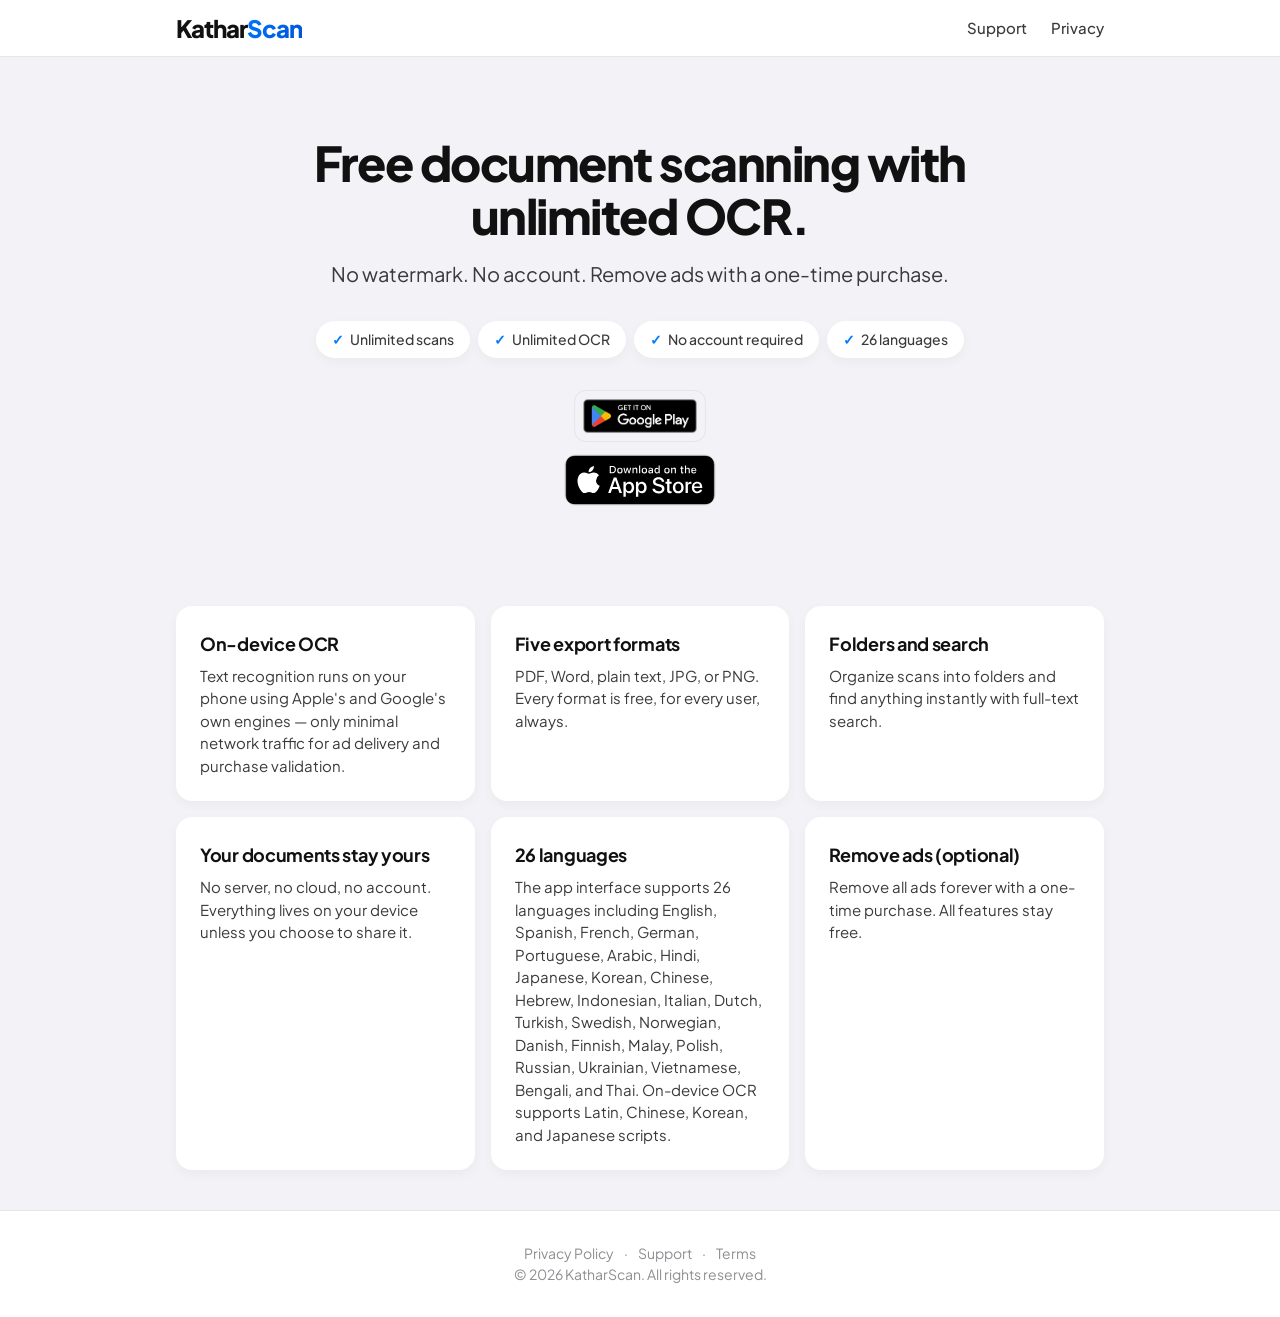
==== website/index.html @ 19c99476 "chore(pre-submission): apply 11 Tier 1 store-readiness fixes - ATT: add appTrackingTransparency perm" ====
<!DOCTYPE html>
<html lang="en">
<head>
    <meta charset="UTF-8" />
    <meta name="viewport" content="width=device-width, initial-scale=1.0" />
    <title>KatharScan — Free Document Scanner with Unlimited OCR</title>
    <meta name="description" content="Free document scanning with unlimited OCR in 26 languages. No watermark. No account. Remove ads one-time." />
    <link rel="stylesheet" href="style.css" />
</head>
<body>
    <header class="site-header">
        <nav class="nav">
            <a class="nav-logo" href="index.html">Kathar<span class="logo-accent">Scan</span></a>
            <ul class="nav-links">
                <li><a href="support.html">Support</a></li>
                <li><a href="privacy.html">Privacy</a></li>
            </ul>
        </nav>
    </header>

    <main>
        <section class="hero">
            <h1>Free document scanning with unlimited OCR.</h1>
            <p class="lede">No watermark. No account. Remove ads with a one-time purchase.</p>
            <div class="hero-badges">
                <span class="badge">Unlimited scans</span>
                <span class="badge">Unlimited OCR</span>
                <span class="badge">No account required</span>
                <span class="badge">26 languages</span>
            </div>
            <div class="button-row">
                <a class="store-badge" href="https://play.google.com/store/apps/details?id=com.zdmgold.katharscan"><img src="assets/google-play-badge.png" alt="Get it on Google Play" /></a>
                <a class="store-badge" href="https://apps.apple.com/app/katharscan/id000000000"><img src="assets/app-store-badge.svg" alt="Download on the App Store" /></a>
            </div>
        </section>

        <section class="features">
            <div class="feature-grid">
                <div class="feature-card">
                    <h3>On-device OCR</h3>
                    <p>Text recognition runs on your phone using Apple's and Google's own engines — only minimal network traffic for ad delivery and purchase validation.</p>
                </div>
                <div class="feature-card">
                    <h3>Five export formats</h3>
                    <p>PDF, Word, plain text, JPG, or PNG. Every format is free, for every user, always.</p>
                </div>
                <div class="feature-card">
                    <h3>Folders and search</h3>
                    <p>Organize scans into folders and find anything instantly with full-text search.</p>
                </div>
                <div class="feature-card">
                    <h3>Your documents stay yours</h3>
                    <p>No server, no cloud, no account. Everything lives on your device unless you choose to share it.</p>
                </div>
                <div class="feature-card">
                    <h3>26 languages</h3>
                    <p>The app interface supports 26 languages including English, Spanish, French, German, Portuguese, Arabic, Hindi, Japanese, Korean, Chinese, Hebrew, Indonesian, Italian, Dutch, Turkish, Swedish, Norwegian, Danish, Finnish, Malay, Polish, Russian, Ukrainian, Vietnamese, Bengali, and Thai. On-device OCR supports Latin, Chinese, Korean, and Japanese scripts.</p>
                </div>
                <div class="feature-card">
                    <h3>Remove ads (optional)</h3>
                    <p>Remove all ads forever with a one-time purchase. All features stay free.</p>
                </div>
            </div>
        </section>
    </main>

    <footer class="site-footer">
        <p>
            <a href="privacy.html">Privacy Policy</a> ·
            <a href="support.html">Support</a> ·
            <a href="terms.html">Terms</a>
        </p>
        <p>&copy; 2026 KatharScan. All rights reserved.</p>
    </footer>
</body>
</html>
---- website/style.css ----
@font-face {
  font-family: 'PlusJakartaSans';
  src: url('fonts/PlusJakartaSans.ttf') format('truetype');
  font-weight: 200 900;
  font-display: swap;
}

/* KatharScan Website — iOS-grade design tokens matching app constants.dart */

:root {
  /* Light mode — from AppColors */
  --bg-primary: #F2F2F7;
  --bg-secondary: #FFFFFF;
  --bg-tertiary: #E8E8ED;
  --accent: #007AFF;
  --accent-dim: #0051D5;
  --text-primary: #111111;
  --text-secondary: #3A3A3C;
  --text-tertiary: #8E8E93;
  --border-subtle: #E5E5EA;
  --shadow: 0 4px 12px rgba(0, 0, 0, 0.04);
  
  /* Spacing — from AppSpacing */
  --space-xs: 4px;
  --space-sm: 8px;
  --space-md: 16px;
  --space-lg: 24px;
  --space-xl: 32px;
  --space-2xl: 48px;
  --space-3xl: 64px;
  
  /* Shape — from AppShape */
  --radius-card: 16px;
  --radius-button: 14px;
  
  --max-width: 960px;
}

@media (prefers-color-scheme: dark) {
  :root {
    --bg-primary: #000000;
    --bg-secondary: #1C1C1E;
    --bg-tertiary: #2C2C2E;
    --accent: #0A84FF;
    --accent-dim: #0A84FF;
    --text-primary: #FFFFFF;
    --text-secondary: #EBEBF5;
    --text-tertiary: #8E8E93;
    --border-subtle: #38383A;
    --shadow: 0 4px 12px rgba(0, 0, 0, 0.3);
  }
}

* {
  box-sizing: border-box;
  margin: 0;
  padding: 0;
}

html {
  -webkit-text-size-adjust: 100%;
}

body {
  background: var(--bg-primary);
  color: var(--text-primary);
  font-family: 'PlusJakartaSans', -apple-system, BlinkMacSystemFont, "Segoe UI", Roboto, sans-serif;
  line-height: 1.5;
  -webkit-font-smoothing: antialiased;
}

a {
  color: var(--accent);
  text-decoration: none;
}

a:hover {
  text-decoration: underline;
}

/* Header */
.site-header {
  background: var(--bg-secondary);
  border-bottom: 1px solid var(--border-subtle);
  position: sticky;
  top: 0;
  z-index: 100;
}

.nav {
  max-width: var(--max-width);
  margin: 0 auto;
  padding: var(--space-md) var(--space-md);
  display: flex;
  align-items: center;
  justify-content: space-between;
}

.nav-logo {
  font-size: 24px;
  font-weight: 900;
  letter-spacing: -1px;
  line-height: 1;
  color: var(--text-primary);
  text-decoration: none;
}

.nav-logo .logo-accent {
  background: linear-gradient(135deg, var(--accent), var(--accent-dim));
  -webkit-background-clip: text;
  background-clip: text;
  color: transparent;
}

.store-badge { display: inline-flex; }
.store-badge img { height: 52px; width: auto; display: block; border-radius: 12px; border: 1px solid var(--border-subtle); }

.nav-links {
  display: flex;
  gap: var(--space-lg);
  list-style: none;
}

.nav-links a {
  color: var(--text-secondary);
  font-size: 15px;
  font-weight: 500;
}

.nav-links a:hover {
  color: var(--accent);
}

/* Hero */
.hero {
  text-align: center;
  padding: 80px var(--space-md) 60px;
  max-width: 720px;
  margin: 0 auto;
}

.hero h1 {
  font-size: clamp(32px, 6vw, 48px);
  font-weight: 800;
  letter-spacing: -1.5px;
  line-height: 1.1;
  margin-bottom: var(--space-md);
}

.hero p.lede {
  font-size: clamp(17px, 2.5vw, 20px);
  color: var(--text-secondary);
  margin-bottom: var(--space-xl);
  line-height: 1.5;
}

.hero-badges {
  display: flex;
  flex-wrap: wrap;
  justify-content: center;
  gap: var(--space-sm);
  margin-bottom: var(--space-xl);
}

.badge {
  display: inline-flex;
  align-items: center;
  gap: 6px;
  background: var(--bg-secondary);
  padding: var(--space-sm) var(--space-md);
  border-radius: 999px;
  font-size: 14px;
  font-weight: 500;
  color: var(--text-secondary);
  box-shadow: var(--shadow);
}

.badge::before {
  content: "✓";
  color: var(--accent);
  font-weight: 700;
}

/* Buttons */
.button-row {
  display: flex;
  flex-direction: column;
  gap: 12px;
  align-items: center;
}

.btn {
  display: inline-flex;
  align-items: center;
  justify-content: center;
  min-height: 52px;
  padding: 0 var(--space-xl);
  border-radius: var(--radius-button);
  font-size: 17px;
  font-weight: 600;
  text-decoration: none;
  transition: all 0.2s;
  width: 100%;
  max-width: 360px;
}

.btn-primary {
  background: var(--accent);
  color: #FFFFFF;
  box-shadow: 0 4px 12px rgba(0, 122, 255, 0.3);
}

.btn-primary:hover {
  background: var(--accent-dim);
  transform: translateY(-2px);
  text-decoration: none;
}

.btn-secondary {
  background: var(--bg-secondary);
  color: var(--text-primary);
  border: 1px solid var(--border-subtle);
}

.btn-secondary:hover {
  border-color: var(--accent);
  text-decoration: none;
}

/* Features */
.features {
  max-width: var(--max-width);
  margin: 0 auto;
  padding: 40px var(--space-md);
}

.feature-grid {
  display: grid;
  grid-template-columns: repeat(auto-fit, minmax(280px, 1fr));
  gap: var(--space-md);
}

.feature-card {
  background: var(--bg-secondary);
  border-radius: var(--radius-card);
  padding: var(--space-lg);
  box-shadow: var(--shadow);
  transition: transform 0.2s;
}

.feature-card:hover {
  transform: translateY(-4px);
}

.feature-card h3 {
  font-size: 18px;
  font-weight: 700;
  margin-bottom: var(--space-sm);
  letter-spacing: -0.3px;
}

.feature-card p {
  font-size: 15px;
  color: var(--text-secondary);
  line-height: 1.5;
}

/* Content pages */
.page-content {
  max-width: 720px;
  margin: 40px auto;
  padding: 0 var(--space-md);
  background: var(--bg-secondary);
  border-radius: var(--radius-card);
  padding: 40px;
  box-shadow: var(--shadow);
}

.page-content h1 {
  font-size: 32px;
  font-weight: 800;
  letter-spacing: -0.6px;
  margin-bottom: var(--space-sm);
}

.page-content .updated {
  color: var(--text-tertiary);
  font-size: 14px;
  margin-bottom: var(--space-xl);
}

.page-content h2 {
  font-size: 20px;
  font-weight: 700;
  margin-top: var(--space-xl);
  margin-bottom: 12px;
}

.page-content p,
.page-content li {
  color: var(--text-secondary);
  font-size: 16px;
  line-height: 1.6;
  margin-bottom: 12px;
}

.page-content a {
  color: var(--accent);
}

details {
  border-bottom: 1px solid var(--border-subtle);
  padding: var(--space-md) 0;
}

details summary {
  cursor: pointer;
  font-weight: 600;
  font-size: 17px;
  color: var(--text-primary);
  list-style: none;
  display: flex;
  align-items: center;
  justify-content: space-between;
}

details summary::after {
  content: "+";
  font-size: 20px;
  color: var(--accent);
  transition: transform 0.2s;
}

details[open] summary::after {
  transform: rotate(45deg);
}

details p {
  margin-top: 12px;
  color: var(--text-secondary);
  font-size: 15px;
  line-height: 1.6;
}

/* Footer */
.site-footer {
  background: var(--bg-secondary);
  border-top: 1px solid var(--border-subtle);
  padding: var(--space-xl) var(--space-md);
  text-align: center;
  color: var(--text-tertiary);
  font-size: 14px;
}

.site-footer a {
  color: var(--text-tertiary);
  text-decoration: none;
  margin: 0 8px;
}

.site-footer a:hover {
  color: var(--accent);
}

/* Responsive */
@media (max-width: 600px) {
  .hero h1 {
    font-size: 32px;
  }
  .nav-links {
    gap: 12px;
  }
  .nav {
    padding: 12px var(--space-md);
  }
}
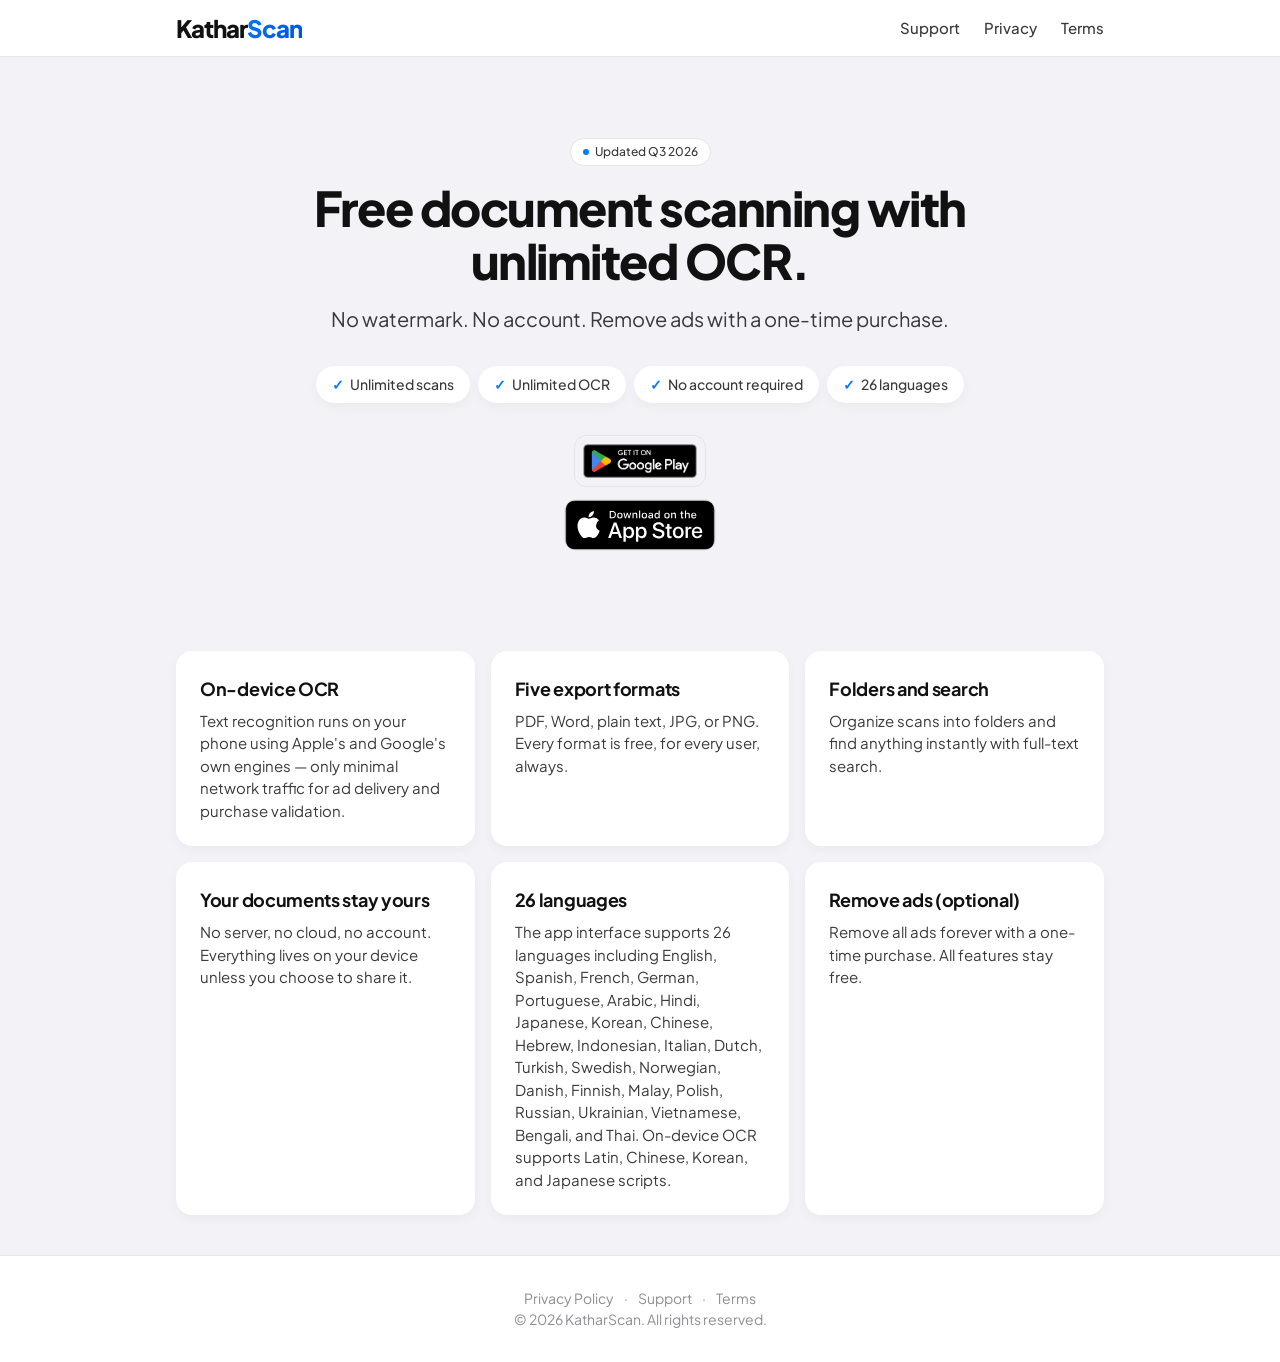
==== commit a909fedd: "website: nav Terms consistency, auto-updating year, quarterly freshness badge - W1: Terms link added" ====
--- a/website/index.html
+++ b/website/index.html
@@ -14,12 +14,14 @@
             <ul class="nav-links">
                 <li><a href="support.html">Support</a></li>
                 <li><a href="privacy.html">Privacy</a></li>
+                <li><a href="terms.html">Terms</a></li>
             </ul>
         </nav>
     </header>
 
     <main>
         <section class="hero">
+            <span class="freshness-badge" data-freshness hidden></span>
             <h1>Free document scanning with unlimited OCR.</h1>
             <p class="lede">No watermark. No account. Remove ads with a one-time purchase.</p>
             <div class="hero-badges">
@@ -70,7 +72,9 @@
             <a href="support.html">Support</a> ·
             <a href="terms.html">Terms</a>
         </p>
-        <p>&copy; 2026 KatharScan. All rights reserved.</p>
+        <p>&copy; <span id="copyright-year">2026</span> KatharScan. All rights reserved.</p>
+        <script>document.getElementById('copyright-year').textContent = new Date().getFullYear();</script>
     </footer>
+    <script src="site.js" defer></script>
 </body>
 </html>
--- a/website/style.css
+++ b/website/style.css
@@ -374,3 +374,26 @@
     padding: 12px var(--space-md);
   }
 }
+
+/* Freshness badge — pill with accent dot, quarter label injected by site.js */
+.freshness-badge {
+  display: inline-flex;
+  align-items: center;
+  gap: 6px;
+  padding: 4px 12px;
+  background: var(--bg-secondary);
+  border: 1px solid var(--border-subtle);
+  border-radius: 999px;
+  font-size: 12px;
+  font-weight: 500;
+  color: var(--text-secondary);
+}
+.freshness-badge::before {
+  content: "";
+  width: 6px;
+  height: 6px;
+  border-radius: 50%;
+  background: var(--accent);
+}
+.hero .freshness-badge { margin-bottom: 16px; }
+.page-content .freshness-badge { margin-bottom: 12px; }
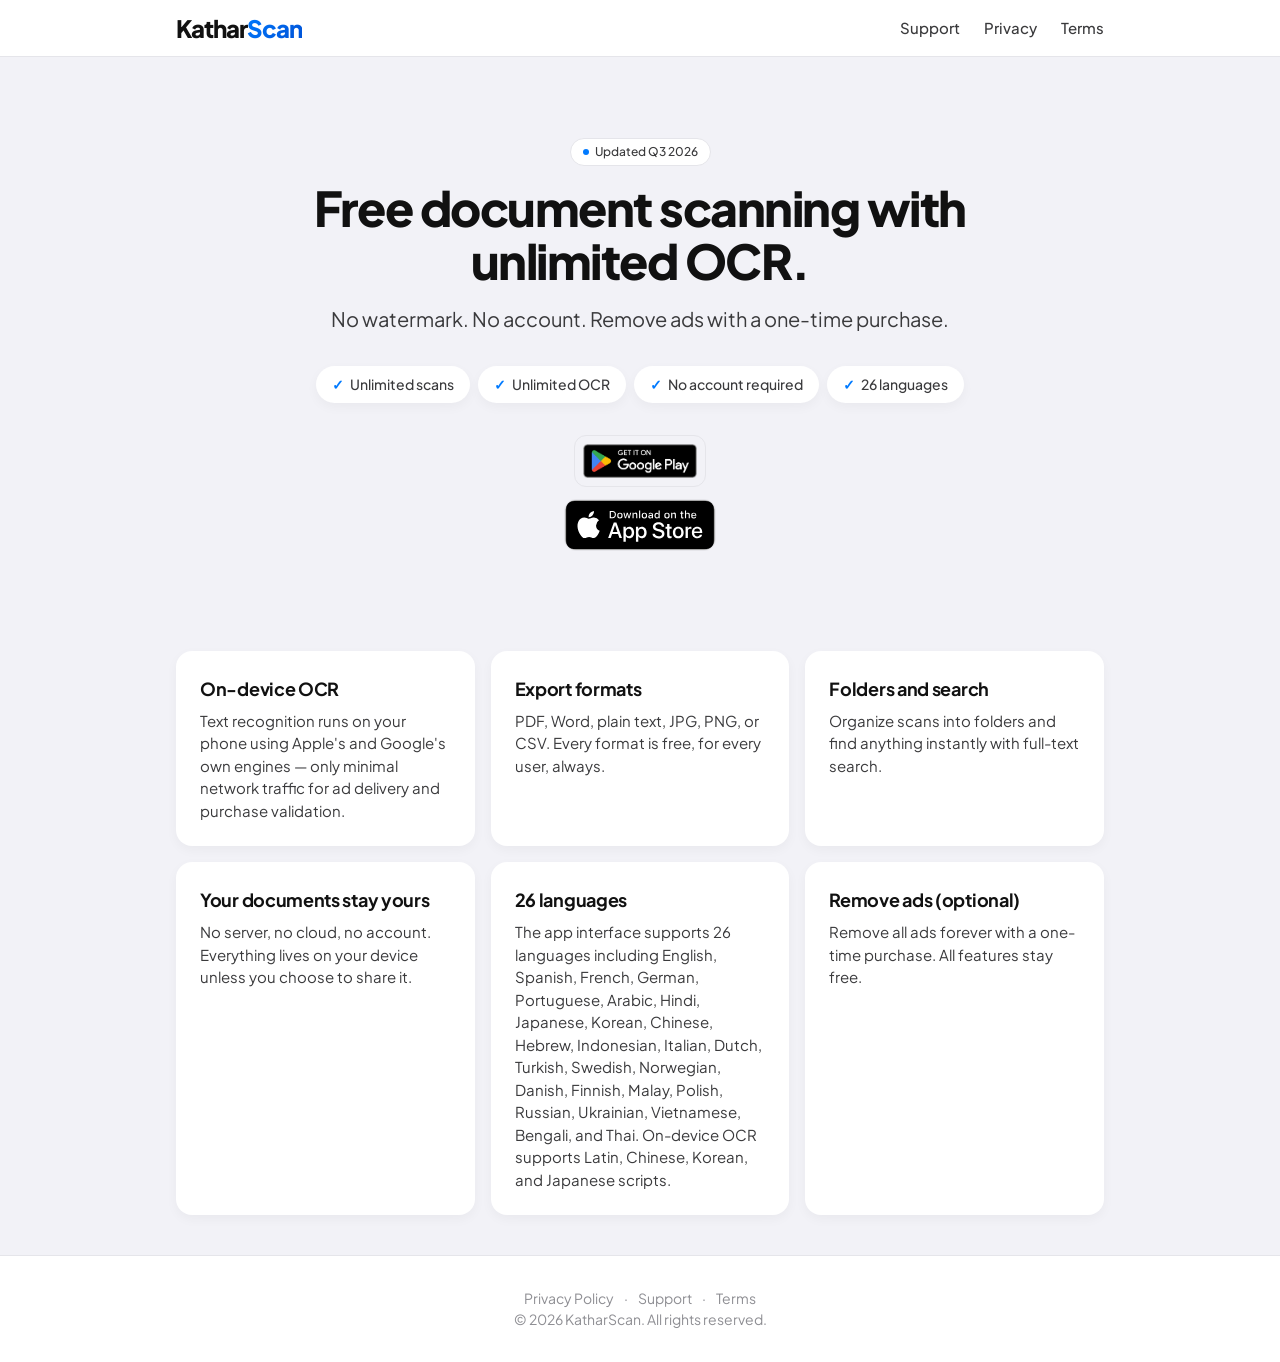
==== commit 21e791f5: "fix(copy): export-format accuracy — no hardcoded counts, complete format lists Website: - index.html" ====
--- a/website/index.html
+++ b/website/index.html
@@ -43,8 +43,8 @@
                     <p>Text recognition runs on your phone using Apple's and Google's own engines — only minimal network traffic for ad delivery and purchase validation.</p>
                 </div>
                 <div class="feature-card">
-                    <h3>Five export formats</h3>
-                    <p>PDF, Word, plain text, JPG, or PNG. Every format is free, for every user, always.</p>
+                    <h3>Export formats</h3>
+                    <p>PDF, Word, plain text, JPG, PNG, or CSV. Every format is free, for every user, always.</p>
                 </div>
                 <div class="feature-card">
                     <h3>Folders and search</h3>
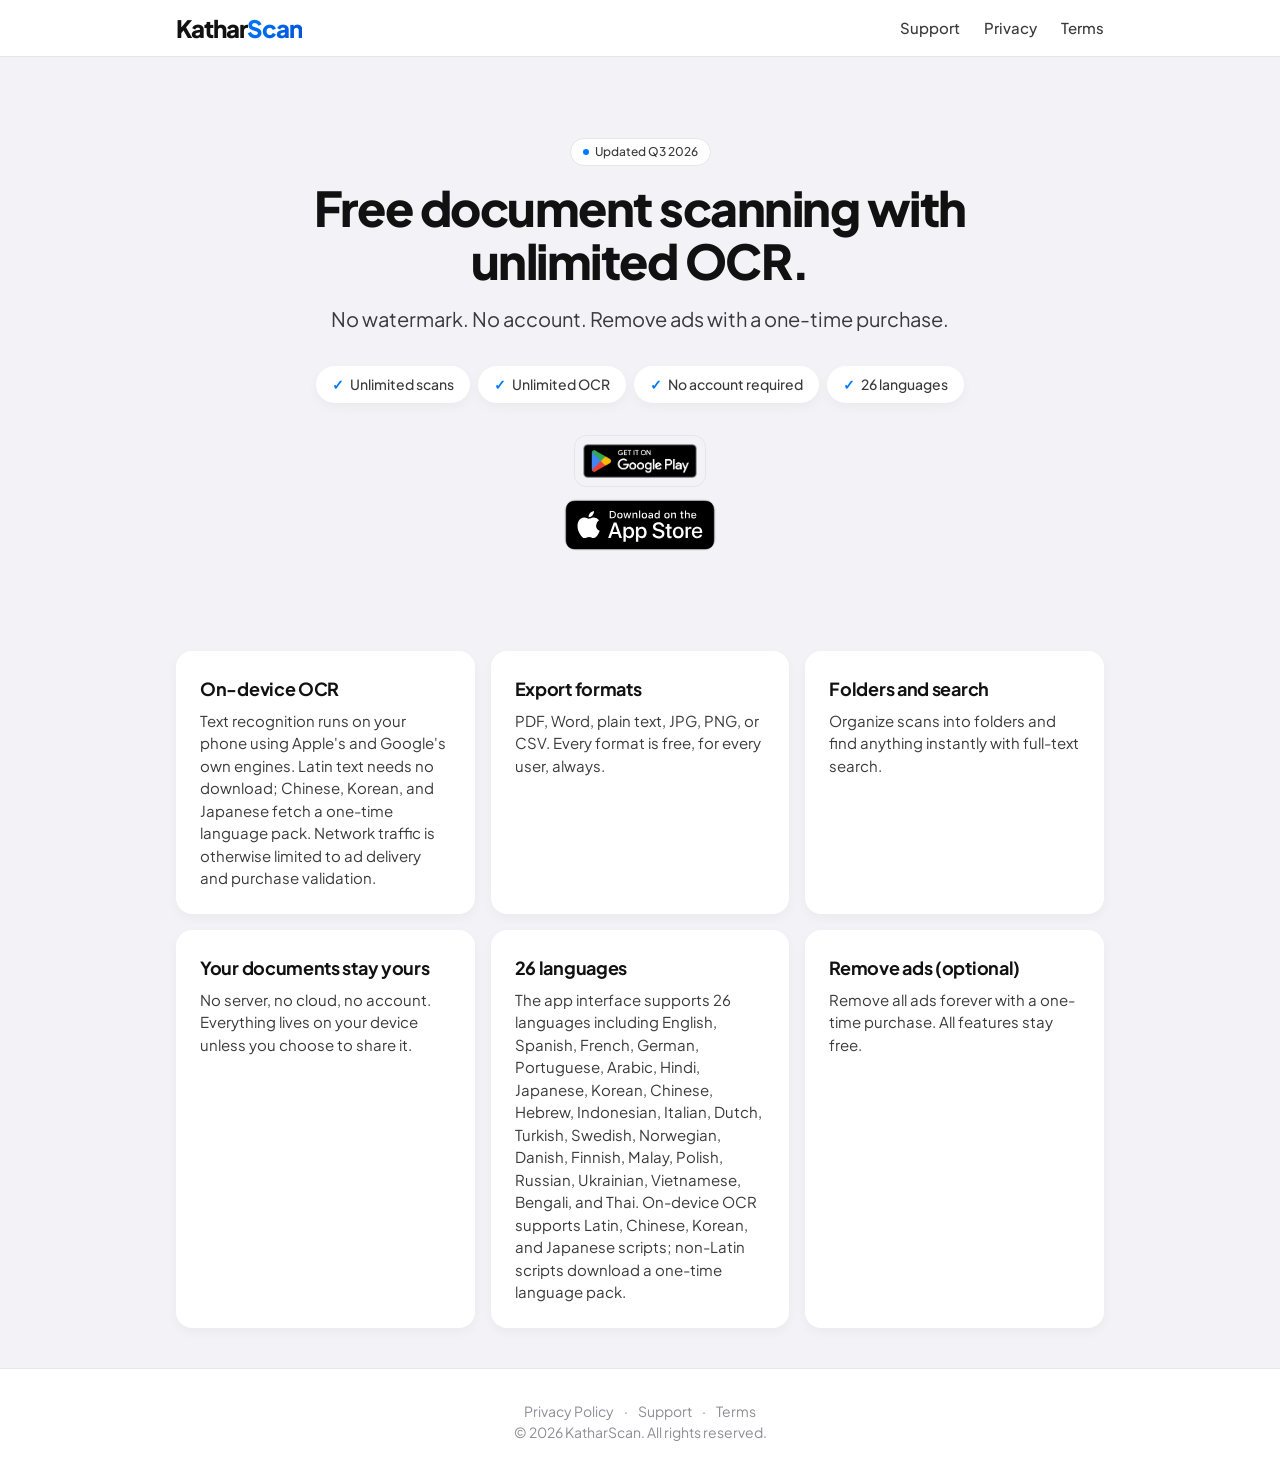
==== commit 9fe16cbb: "fix(pre-submission): ATT after onboarding, COPPA deletion commitment, de-overstate offline/OCR claim" ====
--- a/website/index.html
+++ b/website/index.html
@@ -40,7 +40,7 @@
             <div class="feature-grid">
                 <div class="feature-card">
                     <h3>On-device OCR</h3>
-                    <p>Text recognition runs on your phone using Apple's and Google's own engines — only minimal network traffic for ad delivery and purchase validation.</p>
+                    <p>Text recognition runs on your phone using Apple's and Google's own engines. Latin text needs no download; Chinese, Korean, and Japanese fetch a one-time language pack. Network traffic is otherwise limited to ad delivery and purchase validation.</p>
                 </div>
                 <div class="feature-card">
                     <h3>Export formats</h3>
@@ -56,7 +56,7 @@
                 </div>
                 <div class="feature-card">
                     <h3>26 languages</h3>
-                    <p>The app interface supports 26 languages including English, Spanish, French, German, Portuguese, Arabic, Hindi, Japanese, Korean, Chinese, Hebrew, Indonesian, Italian, Dutch, Turkish, Swedish, Norwegian, Danish, Finnish, Malay, Polish, Russian, Ukrainian, Vietnamese, Bengali, and Thai. On-device OCR supports Latin, Chinese, Korean, and Japanese scripts.</p>
+                    <p>The app interface supports 26 languages including English, Spanish, French, German, Portuguese, Arabic, Hindi, Japanese, Korean, Chinese, Hebrew, Indonesian, Italian, Dutch, Turkish, Swedish, Norwegian, Danish, Finnish, Malay, Polish, Russian, Ukrainian, Vietnamese, Bengali, and Thai. On-device OCR supports Latin, Chinese, Korean, and Japanese scripts; non-Latin scripts download a one-time language pack.</p>
                 </div>
                 <div class="feature-card">
                     <h3>Remove ads (optional)</h3>
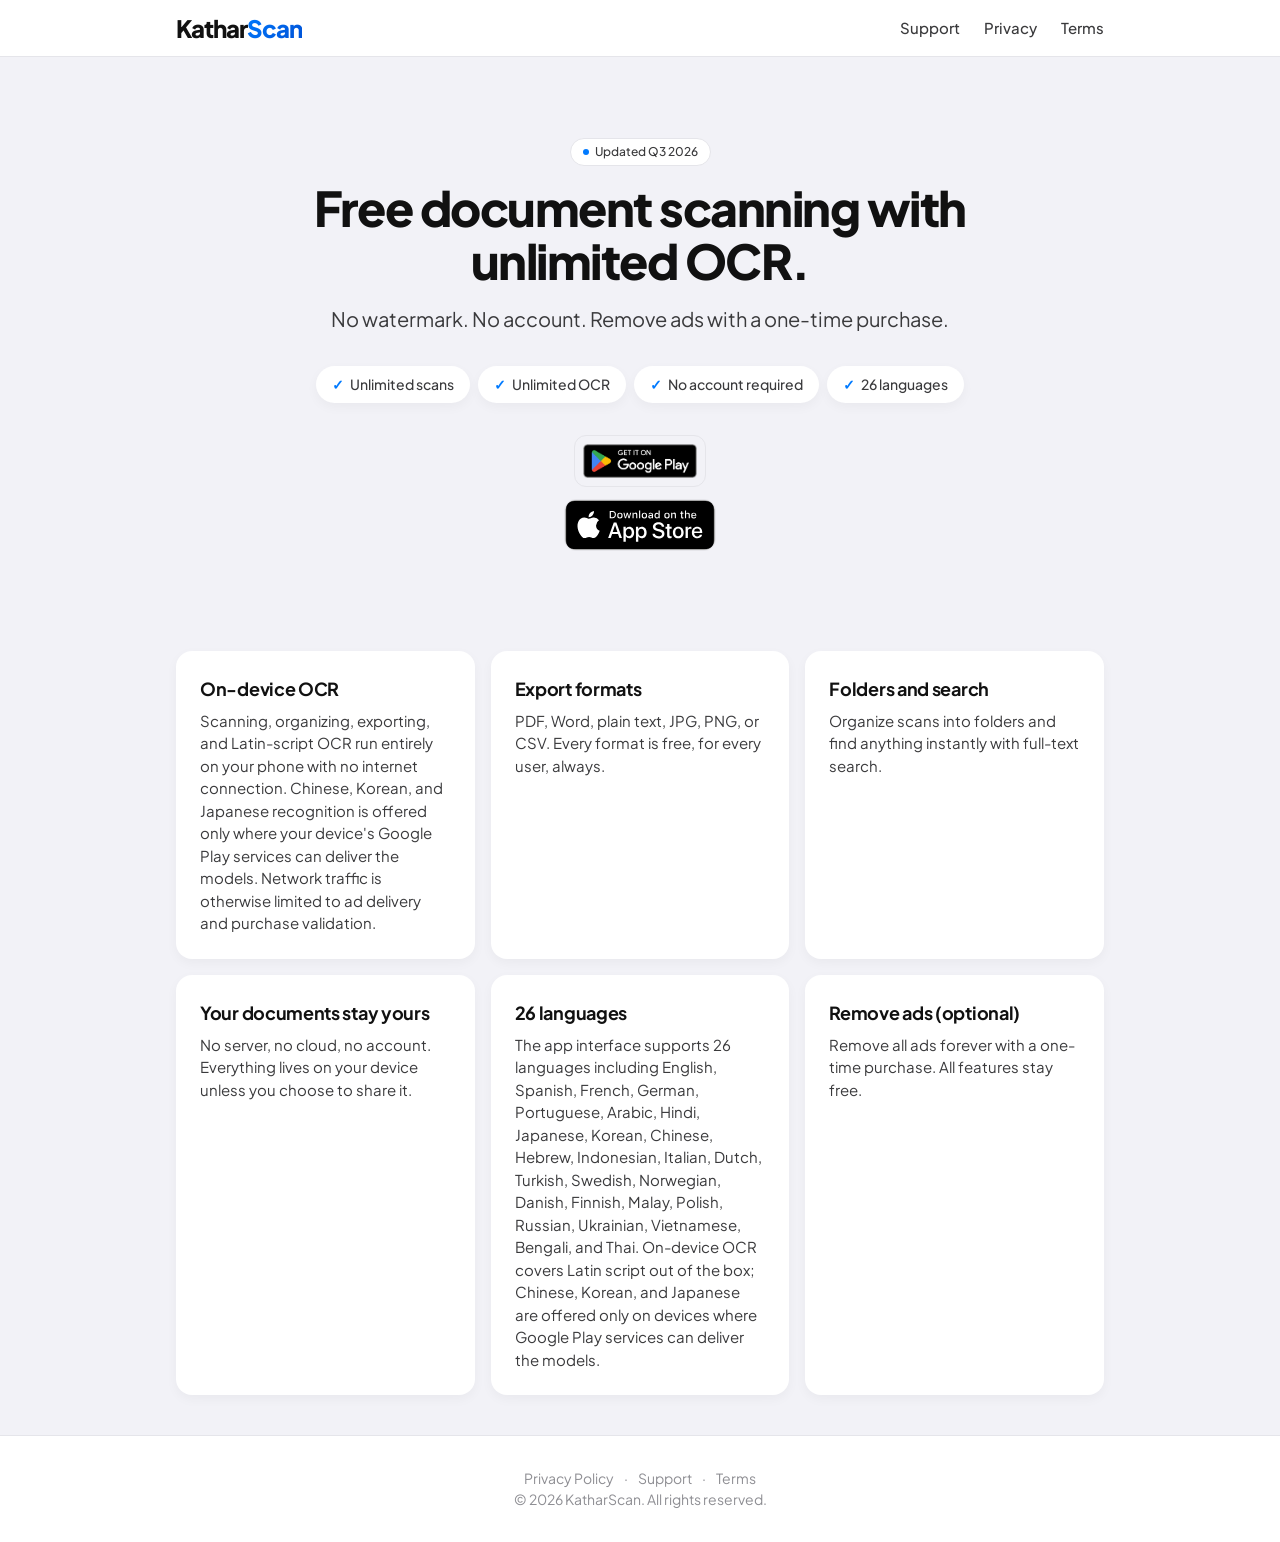
==== commit e4ad8a47: "fix: ATT timing, COPPA copy, honest OCR/offline claims, OCR probe false-unsupported bug - Q2: ATT pr" ====
--- a/website/index.html
+++ b/website/index.html
@@ -4,7 +4,7 @@
     <meta charset="UTF-8" />
     <meta name="viewport" content="width=device-width, initial-scale=1.0" />
     <title>KatharScan — Free Document Scanner with Unlimited OCR</title>
-    <meta name="description" content="Free document scanning with unlimited OCR in 26 languages. No watermark. No account. Remove ads one-time." />
+    <meta name="description" content="Free document scanning with unlimited on-device OCR. No watermark. No account. Remove ads one-time." />
     <link rel="stylesheet" href="style.css" />
 </head>
 <body>
@@ -40,7 +40,7 @@
             <div class="feature-grid">
                 <div class="feature-card">
                     <h3>On-device OCR</h3>
-                    <p>Text recognition runs on your phone using Apple's and Google's own engines. Latin text needs no download; Chinese, Korean, and Japanese fetch a one-time language pack. Network traffic is otherwise limited to ad delivery and purchase validation.</p>
+                    <p>Scanning, organizing, exporting, and Latin-script OCR run entirely on your phone with no internet connection. Chinese, Korean, and Japanese recognition is offered only where your device's Google Play services can deliver the models. Network traffic is otherwise limited to ad delivery and purchase validation.</p>
                 </div>
                 <div class="feature-card">
                     <h3>Export formats</h3>
@@ -56,7 +56,7 @@
                 </div>
                 <div class="feature-card">
                     <h3>26 languages</h3>
-                    <p>The app interface supports 26 languages including English, Spanish, French, German, Portuguese, Arabic, Hindi, Japanese, Korean, Chinese, Hebrew, Indonesian, Italian, Dutch, Turkish, Swedish, Norwegian, Danish, Finnish, Malay, Polish, Russian, Ukrainian, Vietnamese, Bengali, and Thai. On-device OCR supports Latin, Chinese, Korean, and Japanese scripts; non-Latin scripts download a one-time language pack.</p>
+                    <p>The app interface supports 26 languages including English, Spanish, French, German, Portuguese, Arabic, Hindi, Japanese, Korean, Chinese, Hebrew, Indonesian, Italian, Dutch, Turkish, Swedish, Norwegian, Danish, Finnish, Malay, Polish, Russian, Ukrainian, Vietnamese, Bengali, and Thai. On-device OCR covers Latin script out of the box; Chinese, Korean, and Japanese are offered only on devices where Google Play services can deliver the models.</p>
                 </div>
                 <div class="feature-card">
                     <h3>Remove ads (optional)</h3>
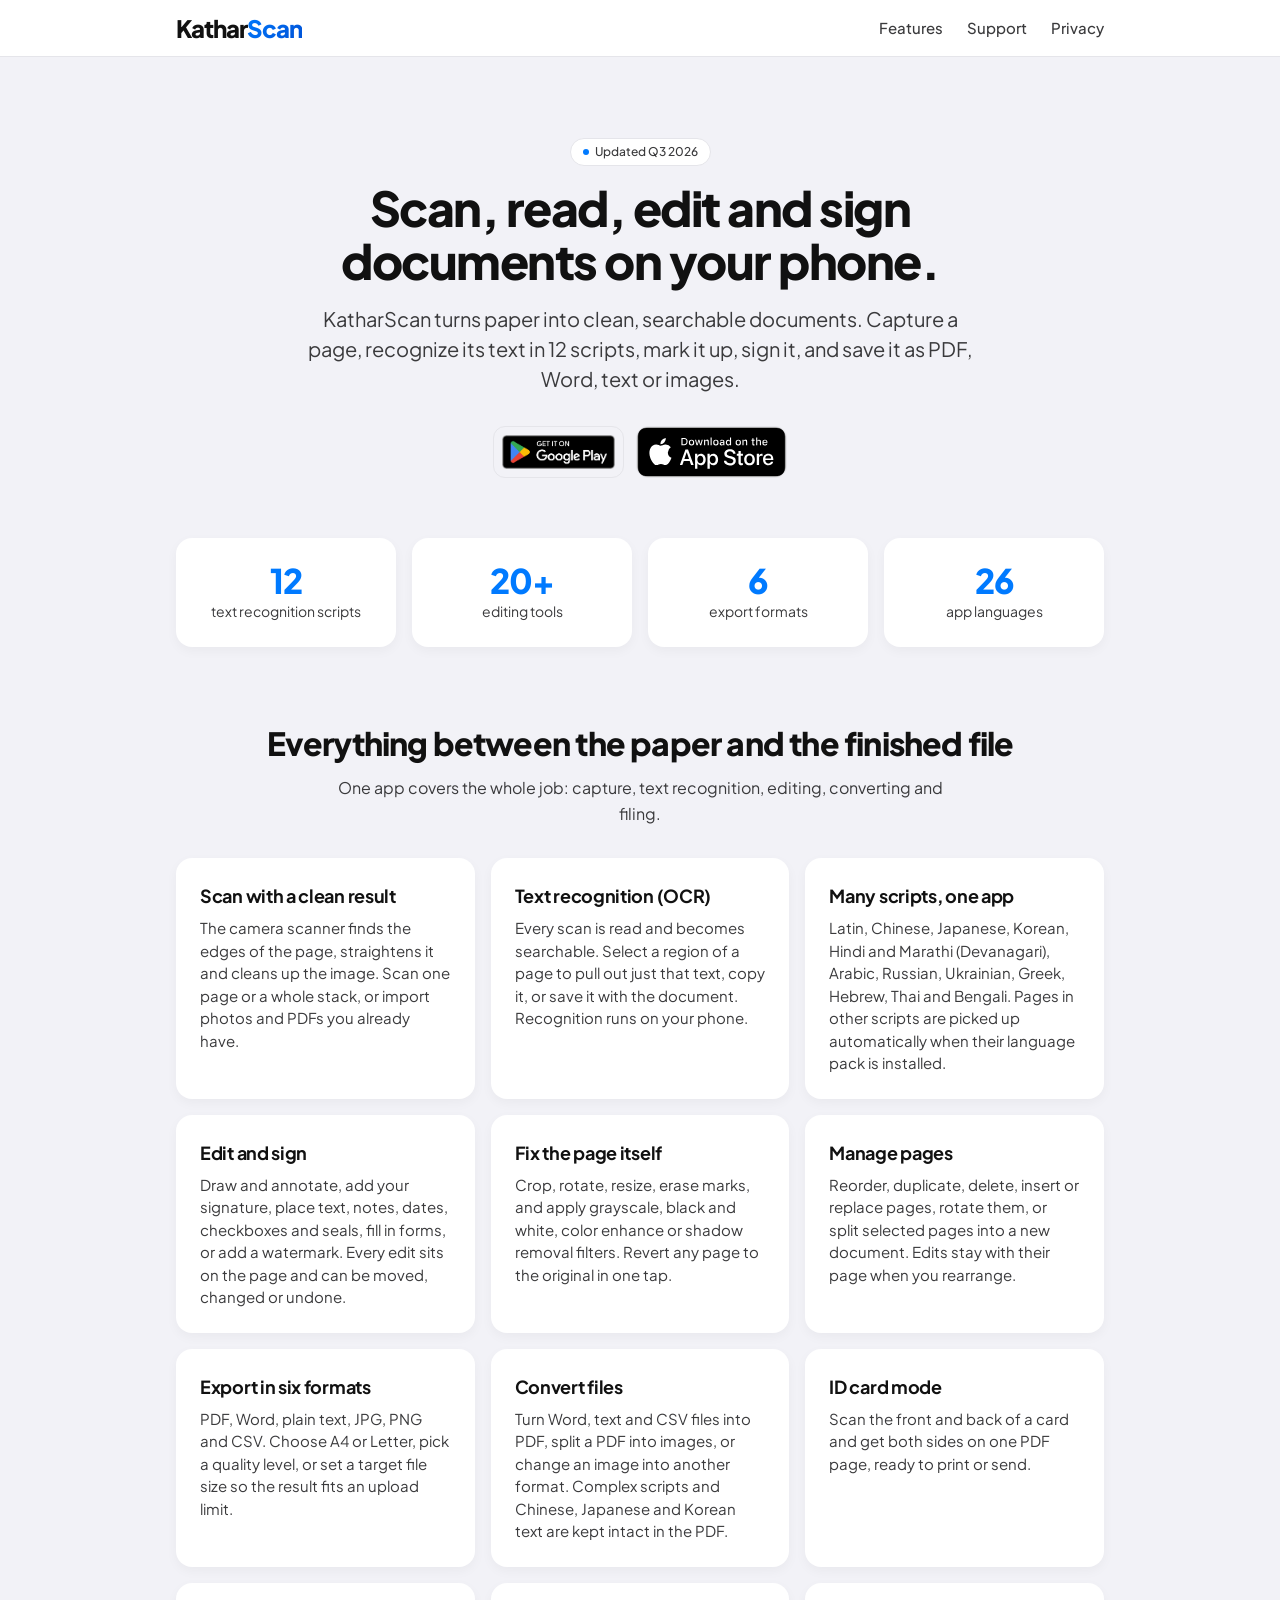
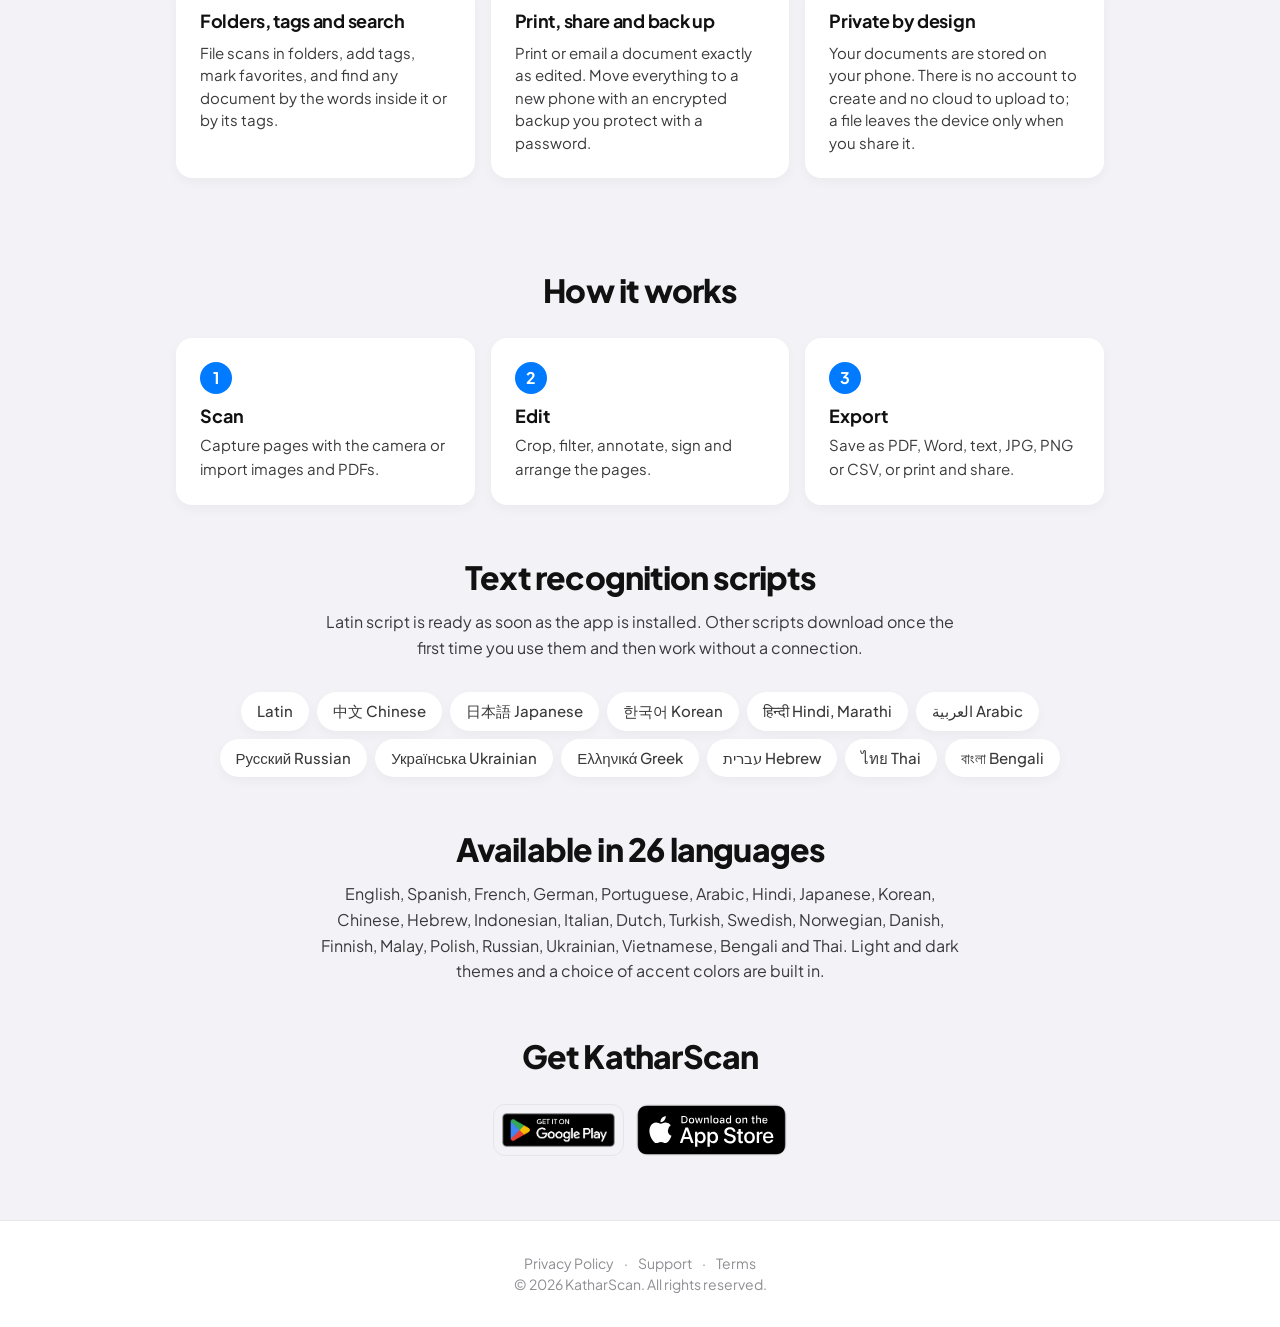
==== commit 0ac48f59: "Website: rewrite homepage around features and capabilities Co-Authored-By: Claude Sonnet 5.5 <norepl" ====
--- a/website/index.html
+++ b/website/index.html
@@ -3,8 +3,14 @@
 <head>
     <meta charset="UTF-8" />
     <meta name="viewport" content="width=device-width, initial-scale=1.0" />
-    <title>KatharScan — Free Document Scanner with Unlimited OCR</title>
-    <meta name="description" content="Free document scanning with unlimited on-device OCR. No watermark. No account. Remove ads one-time." />
+    <title>KatharScan – Document scanner, text recognition and editor</title>
+    <meta name="description" content="Scan documents with your phone, turn them into searchable text in 12 scripts, edit and sign them, and export to PDF, Word, text, JPG, PNG or CSV." />
+    <meta property="og:title" content="KatharScan – Document scanner, text recognition and editor" />
+    <meta property="og:description" content="Scan, read, edit, sign and convert documents on your phone." />
+    <meta property="og:type" content="website" />
+    <meta property="og:image" content="assets/og-image.png" />
+    <link rel="icon" type="image/svg+xml" href="assets/favicon.svg" />
+    <link rel="apple-touch-icon" href="assets/apple-touch-icon.png" />
     <link rel="stylesheet" href="style.css" />
 </head>
 <body>
@@ -12,9 +18,9 @@
         <nav class="nav">
             <a class="nav-logo" href="index.html">Kathar<span class="logo-accent">Scan</span></a>
             <ul class="nav-links">
+                <li><a href="#features">Features</a></li>
                 <li><a href="support.html">Support</a></li>
                 <li><a href="privacy.html">Privacy</a></li>
-                <li><a href="terms.html">Terms</a></li>
             </ul>
         </nav>
     </header>
@@ -22,46 +28,115 @@
     <main>
         <section class="hero">
             <span class="freshness-badge" data-freshness hidden></span>
-            <h1>Free document scanning with unlimited OCR.</h1>
-            <p class="lede">No watermark. No account. Remove ads with a one-time purchase.</p>
-            <div class="hero-badges">
-                <span class="badge">Unlimited scans</span>
-                <span class="badge">Unlimited OCR</span>
-                <span class="badge">No account required</span>
-                <span class="badge">26 languages</span>
-            </div>
+            <h1>Scan, read, edit and sign documents on your phone.</h1>
+            <p class="lede">KatharScan turns paper into clean, searchable documents. Capture a page, recognize its text in 12 scripts, mark it up, sign it, and save it as PDF, Word, text or images.</p>
             <div class="button-row">
                 <a class="store-badge" href="https://play.google.com/store/apps/details?id=com.zdmgold.katharscan"><img src="assets/google-play-badge.png" alt="Get it on Google Play" /></a>
                 <a class="store-badge" href="https://apps.apple.com/app/katharscan/id000000000"><img src="assets/app-store-badge.svg" alt="Download on the App Store" /></a>
             </div>
         </section>
 
-        <section class="features">
+        <section class="stats" aria-label="KatharScan at a glance">
+            <div class="stat"><strong>12</strong><span>text recognition scripts</span></div>
+            <div class="stat"><strong>20+</strong><span>editing tools</span></div>
+            <div class="stat"><strong>6</strong><span>export formats</span></div>
+            <div class="stat"><strong>26</strong><span>app languages</span></div>
+        </section>
+
+        <section class="features" id="features">
+            <h2 class="section-title">Everything between the paper and the finished file</h2>
+            <p class="section-lede">One app covers the whole job: capture, text recognition, editing, converting and filing.</p>
+
             <div class="feature-grid">
                 <div class="feature-card">
-                    <h3>On-device OCR</h3>
-                    <p>Scanning, organizing, exporting, and Latin-script OCR run entirely on your phone with no internet connection. Chinese, Korean, and Japanese recognition is offered only where your device's Google Play services can deliver the models. Network traffic is otherwise limited to ad delivery and purchase validation.</p>
+                    <h3>Scan with a clean result</h3>
+                    <p>The camera scanner finds the edges of the page, straightens it and cleans up the image. Scan one page or a whole stack, or import photos and PDFs you already have.</p>
                 </div>
                 <div class="feature-card">
-                    <h3>Export formats</h3>
-                    <p>PDF, Word, plain text, JPG, PNG, or CSV. Every format is free, for every user, always.</p>
+                    <h3>Text recognition (OCR)</h3>
+                    <p>Every scan is read and becomes searchable. Select a region of a page to pull out just that text, copy it, or save it with the document. Recognition runs on your phone.</p>
                 </div>
                 <div class="feature-card">
-                    <h3>Folders and search</h3>
-                    <p>Organize scans into folders and find anything instantly with full-text search.</p>
+                    <h3>Many scripts, one app</h3>
+                    <p>Latin, Chinese, Japanese, Korean, Hindi and Marathi (Devanagari), Arabic, Russian, Ukrainian, Greek, Hebrew, Thai and Bengali. Pages in other scripts are picked up automatically when their language pack is installed.</p>
                 </div>
                 <div class="feature-card">
-                    <h3>Your documents stay yours</h3>
-                    <p>No server, no cloud, no account. Everything lives on your device unless you choose to share it.</p>
+                    <h3>Edit and sign</h3>
+                    <p>Draw and annotate, add your signature, place text, notes, dates, checkboxes and seals, fill in forms, or add a watermark. Every edit sits on the page and can be moved, changed or undone.</p>
                 </div>
                 <div class="feature-card">
-                    <h3>26 languages</h3>
-                    <p>The app interface supports 26 languages including English, Spanish, French, German, Portuguese, Arabic, Hindi, Japanese, Korean, Chinese, Hebrew, Indonesian, Italian, Dutch, Turkish, Swedish, Norwegian, Danish, Finnish, Malay, Polish, Russian, Ukrainian, Vietnamese, Bengali, and Thai. On-device OCR covers Latin script out of the box; Chinese, Korean, and Japanese are offered only on devices where Google Play services can deliver the models.</p>
+                    <h3>Fix the page itself</h3>
+                    <p>Crop, rotate, resize, erase marks, and apply grayscale, black and white, color enhance or shadow removal filters. Revert any page to the original in one tap.</p>
                 </div>
                 <div class="feature-card">
-                    <h3>Remove ads (optional)</h3>
-                    <p>Remove all ads forever with a one-time purchase. All features stay free.</p>
+                    <h3>Manage pages</h3>
+                    <p>Reorder, duplicate, delete, insert or replace pages, rotate them, or split selected pages into a new document. Edits stay with their page when you rearrange.</p>
                 </div>
+                <div class="feature-card">
+                    <h3>Export in six formats</h3>
+                    <p>PDF, Word, plain text, JPG, PNG and CSV. Choose A4 or Letter, pick a quality level, or set a target file size so the result fits an upload limit.</p>
+                </div>
+                <div class="feature-card">
+                    <h3>Convert files</h3>
+                    <p>Turn Word, text and CSV files into PDF, split a PDF into images, or change an image into another format. Complex scripts and Chinese, Japanese and Korean text are kept intact in the PDF.</p>
+                </div>
+                <div class="feature-card">
+                    <h3>ID card mode</h3>
+                    <p>Scan the front and back of a card and get both sides on one PDF page, ready to print or send.</p>
+                </div>
+                <div class="feature-card">
+                    <h3>Folders, tags and search</h3>
+                    <p>File scans in folders, add tags, mark favorites, and find any document by the words inside it or by its tags.</p>
+                </div>
+                <div class="feature-card">
+                    <h3>Print, share and back up</h3>
+                    <p>Print or email a document exactly as edited. Move everything to a new phone with an encrypted backup you protect with a password.</p>
+                </div>
+                <div class="feature-card">
+                    <h3>Private by design</h3>
+                    <p>Your documents are stored on your phone. There is no account to create and no cloud to upload to; a file leaves the device only when you share it.</p>
+                </div>
+            </div>
+        </section>
+
+        <section class="steps-section">
+            <h2 class="section-title">How it works</h2>
+            <ol class="steps">
+                <li><strong>Scan</strong><span>Capture pages with the camera or import images and PDFs.</span></li>
+                <li><strong>Edit</strong><span>Crop, filter, annotate, sign and arrange the pages.</span></li>
+                <li><strong>Export</strong><span>Save as PDF, Word, text, JPG, PNG or CSV, or print and share.</span></li>
+            </ol>
+        </section>
+
+        <section class="scripts-section">
+            <h2 class="section-title">Text recognition scripts</h2>
+            <p class="section-lede">Latin script is ready as soon as the app is installed. Other scripts download once the first time you use them and then work without a connection.</p>
+            <ul class="chips">
+                <li>Latin</li>
+                <li>中文 Chinese</li>
+                <li>日本語 Japanese</li>
+                <li>한국어 Korean</li>
+                <li>हिन्दी Hindi, Marathi</li>
+                <li>العربية Arabic</li>
+                <li>Русский Russian</li>
+                <li>Українська Ukrainian</li>
+                <li>Ελληνικά Greek</li>
+                <li>עברית Hebrew</li>
+                <li>ไทย Thai</li>
+                <li>বাংলা Bengali</li>
+            </ul>
+        </section>
+
+        <section class="languages-section">
+            <h2 class="section-title">Available in 26 languages</h2>
+            <p class="section-lede">English, Spanish, French, German, Portuguese, Arabic, Hindi, Japanese, Korean, Chinese, Hebrew, Indonesian, Italian, Dutch, Turkish, Swedish, Norwegian, Danish, Finnish, Malay, Polish, Russian, Ukrainian, Vietnamese, Bengali and Thai. Light and dark themes and a choice of accent colors are built in.</p>
+        </section>
+
+        <section class="cta">
+            <h2 class="section-title">Get KatharScan</h2>
+            <div class="button-row">
+                <a class="store-badge" href="https://play.google.com/store/apps/details?id=com.zdmgold.katharscan"><img src="assets/google-play-badge.png" alt="Get it on Google Play" /></a>
+                <a class="store-badge" href="https://apps.apple.com/app/katharscan/id000000000"><img src="assets/app-store-badge.svg" alt="Download on the App Store" /></a>
             </div>
         </section>
     </main>
--- a/website/style.css
+++ b/website/style.css
@@ -397,3 +397,103 @@
 }
 .hero .freshness-badge { margin-bottom: 16px; }
 .page-content .freshness-badge { margin-bottom: 12px; }
+
+/* Homepage sections */
+.stats {
+  max-width: var(--max-width);
+  margin: 0 auto;
+  padding: 0 var(--space-md) var(--space-lg);
+  display: grid;
+  grid-template-columns: repeat(auto-fit, minmax(150px, 1fr));
+  gap: var(--space-md);
+}
+.stat {
+  background: var(--bg-secondary);
+  border-radius: var(--radius-card);
+  padding: var(--space-lg) var(--space-md);
+  text-align: center;
+  box-shadow: var(--shadow);
+}
+.stat strong {
+  display: block;
+  font-size: 34px;
+  font-weight: 800;
+  letter-spacing: -1px;
+  color: var(--accent);
+  line-height: 1.1;
+}
+.stat span { font-size: 14px; color: var(--text-secondary); }
+
+.section-title {
+  font-size: clamp(24px, 4vw, 32px);
+  font-weight: 800;
+  letter-spacing: -0.8px;
+  text-align: center;
+  margin-bottom: var(--space-sm);
+}
+.section-lede {
+  max-width: 640px;
+  margin: 0 auto var(--space-xl);
+  text-align: center;
+  color: var(--text-secondary);
+  font-size: 16px;
+  line-height: 1.6;
+}
+.features { padding-top: var(--space-2xl); }
+
+.steps-section, .scripts-section, .languages-section, .cta {
+  max-width: var(--max-width);
+  margin: 0 auto;
+  padding: var(--space-2xl) var(--space-md) 0;
+}
+.steps {
+  list-style: none;
+  counter-reset: step;
+  display: grid;
+  grid-template-columns: repeat(auto-fit, minmax(220px, 1fr));
+  gap: var(--space-md);
+  margin-top: var(--space-lg);
+}
+.steps li {
+  counter-increment: step;
+  background: var(--bg-secondary);
+  border-radius: var(--radius-card);
+  padding: var(--space-lg);
+  box-shadow: var(--shadow);
+}
+.steps li::before {
+  content: counter(step);
+  display: inline-flex;
+  align-items: center;
+  justify-content: center;
+  width: 32px;
+  height: 32px;
+  border-radius: 50%;
+  background: var(--accent);
+  color: #fff;
+  font-weight: 700;
+  margin-bottom: var(--space-sm);
+}
+.steps strong { display: block; font-size: 18px; margin-bottom: 4px; }
+.steps span { color: var(--text-secondary); font-size: 15px; }
+
+.chips {
+  list-style: none;
+  display: flex;
+  flex-wrap: wrap;
+  justify-content: center;
+  gap: var(--space-sm);
+}
+.chips li {
+  background: var(--bg-secondary);
+  padding: var(--space-sm) var(--space-md);
+  border-radius: 999px;
+  font-size: 15px;
+  font-weight: 500;
+  color: var(--text-secondary);
+  box-shadow: var(--shadow);
+}
+.languages-section .section-lede { margin-bottom: 0; }
+.cta { text-align: center; padding-bottom: var(--space-3xl); }
+.cta .section-title { margin-bottom: var(--space-lg); }
+.hero .button-row, .cta .button-row { flex-direction: row; justify-content: center; flex-wrap: wrap; }
